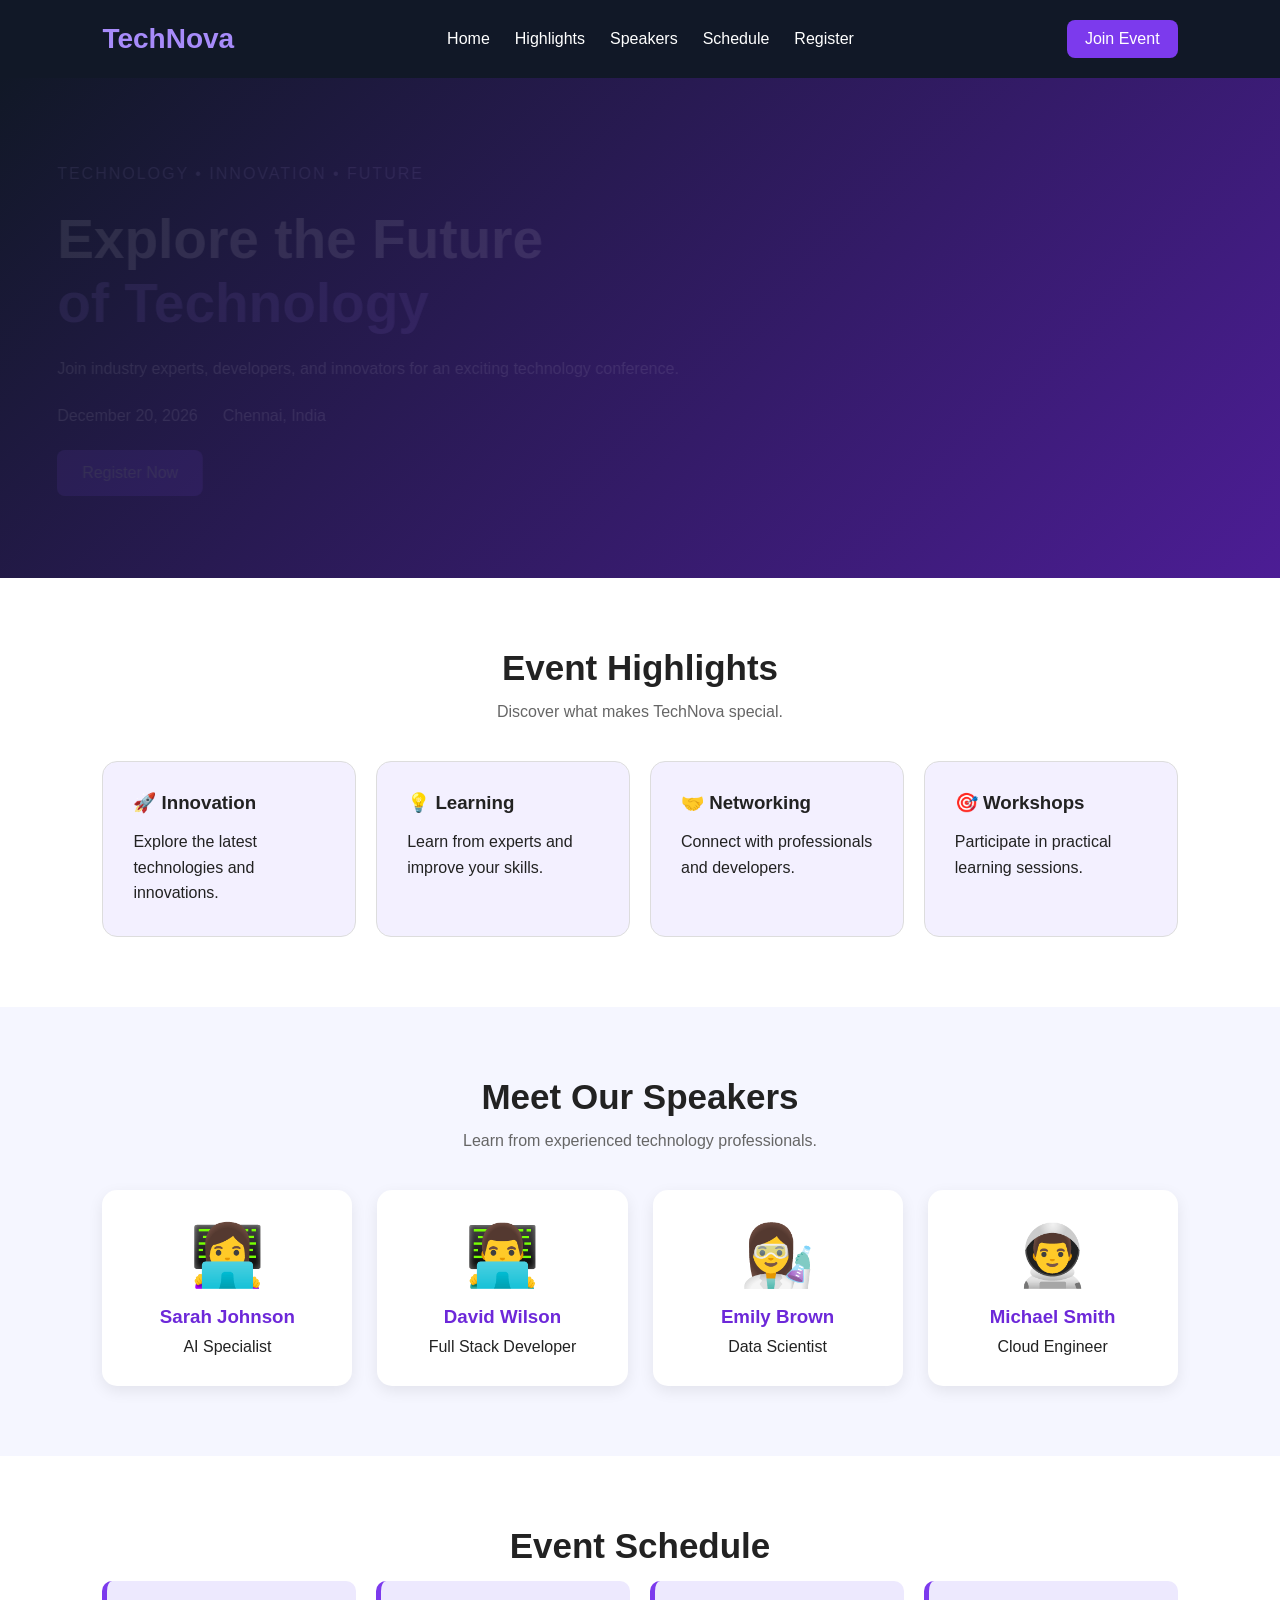
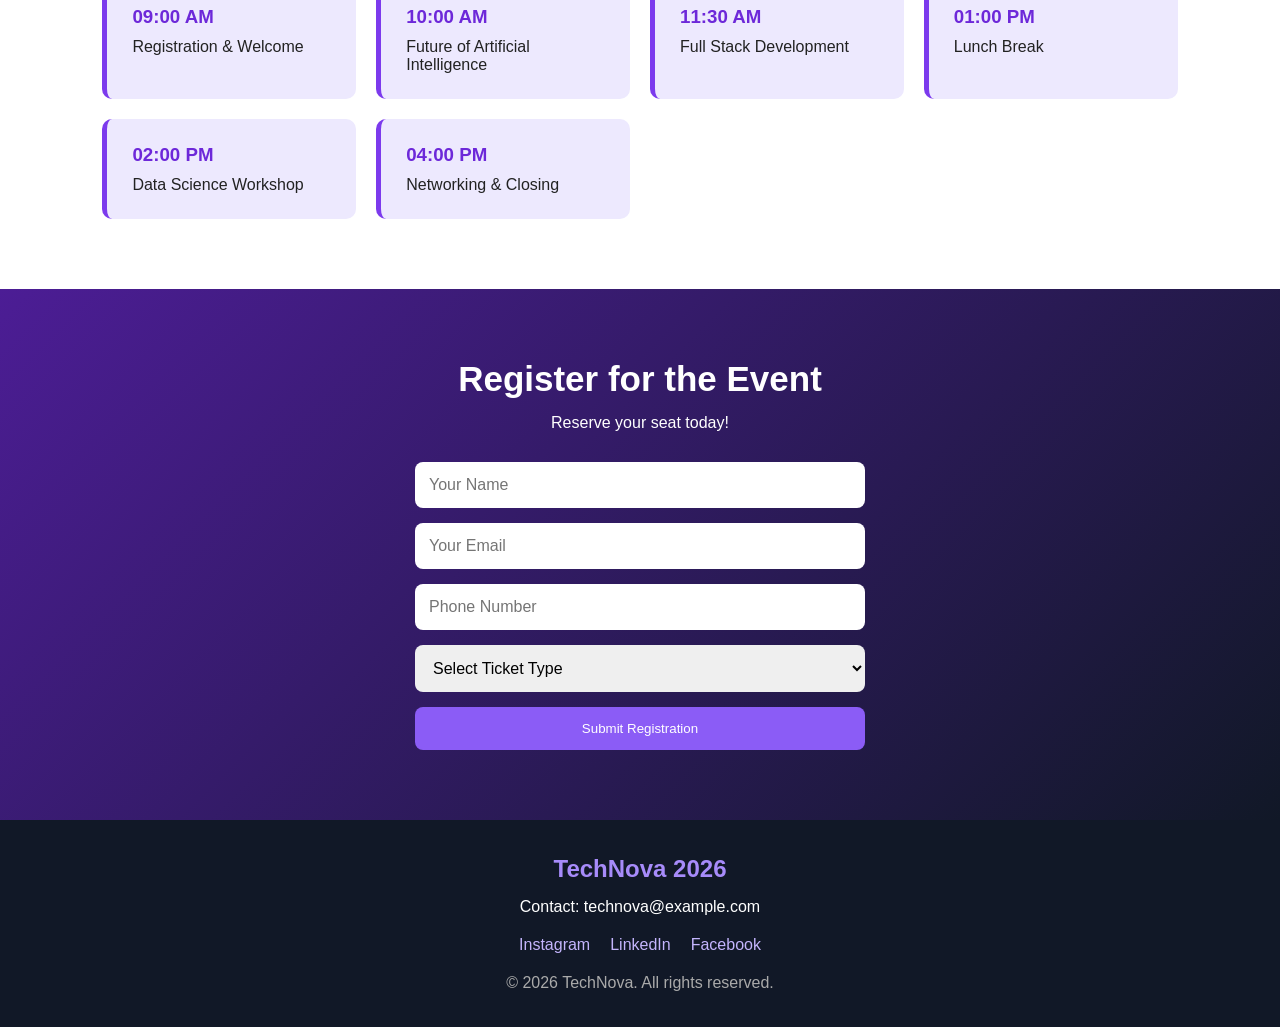
==== index.html @ 4beb73b5 "Add initial index.html for website structure" ====
<!DOCTYPE html>
<html>
<head>
    <title>My Website</title>
    <meta http-equiv="refresh" content="0; url=wk3/wk3.html">
</head>
<body>
    <h1>Welcome to My Website</h1>
    <a href="wk3/wk3.html">Open WK3 Project</a>
</body>
</html>
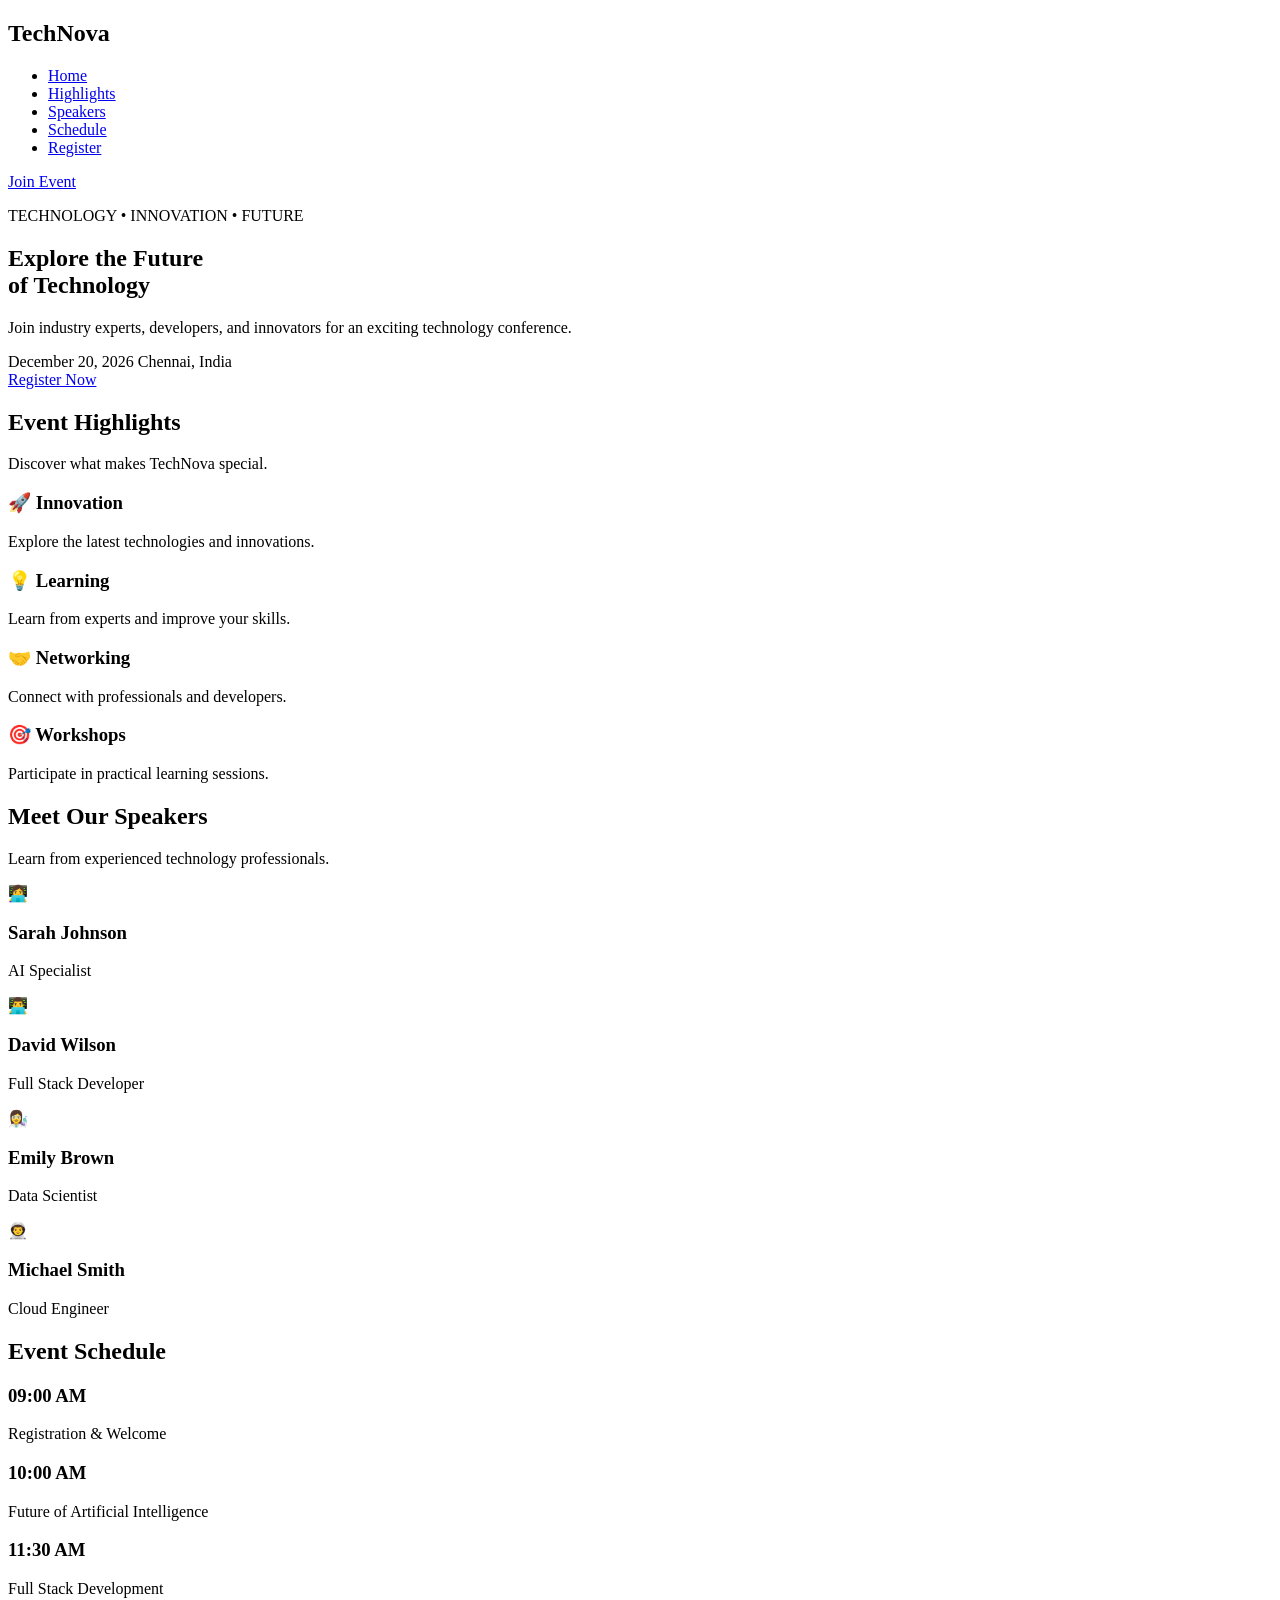
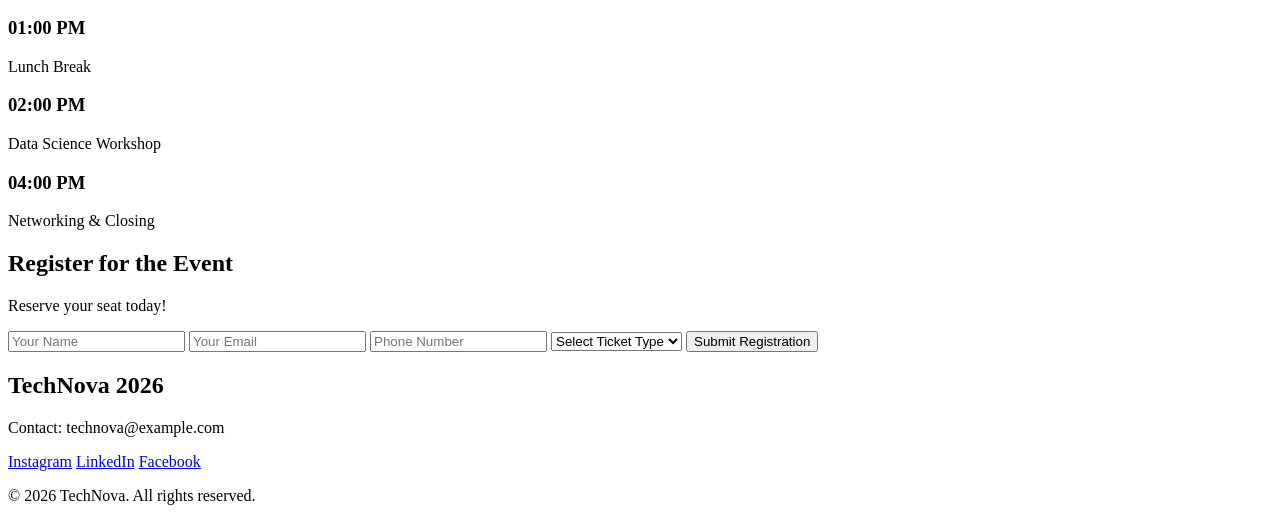
==== commit 12ee7f8a: "Rename wk3/wk3.html to index.html" ====
--- a/index.html
+++ b/index.html
@@ -1,11 +1,199 @@
-<!DOCTYPE html>
-<html>
-<head>
-    <title>My Website</title>
-    <meta http-equiv="refresh" content="0; url=wk3/wk3.html">
-</head>
-<body>
-    <h1>Welcome to My Website</h1>
-    <a href="wk3/wk3.html">Open WK3 Project</a>
-</body>
-</html>
+<!DOCTYPE html>
+<html lang="en">
+<head>
+    <meta charset="UTF-8">
+    <meta name="viewport" content="width=device-width, initial-scale=1.0">
+    <title>TechNova 2026</title>
+    <link rel="stylesheet" href="style.css">
+</head>
+<body>
+
+    <header>
+        <nav class="navbar">
+            <h2 class="logo">TechNova</h2>
+
+            <ul class="nav-links">
+                <li><a href="#home">Home</a></li>
+                <li><a href="#highlights">Highlights</a></li>
+                <li><a href="#speakers">Speakers</a></li>
+                <li><a href="#schedule">Schedule</a></li>
+                <li><a href="#register">Register</a></li>
+            </ul>
+
+            <a href="#register" class="nav-btn">Join Event</a>
+        </nav>
+    </header>
+
+    <section class="hero" id="home">
+        <div class="hero-content">
+            <p class="tag">TECHNOLOGY • INNOVATION • FUTURE</p>
+
+            <h1>Explore the Future<br>
+                <span>of Technology</span>
+            </h1>
+
+            <p>
+                Join industry experts, developers, and innovators
+                for an exciting technology conference.
+            </p>
+
+            <div class="event-info">
+                <span> December 20, 2026</span>
+                <span> Chennai, India</span>
+            </div>
+
+            <a href="#register" class="main-btn">Register Now</a>
+        </div>
+    </section>
+
+    <!-- Highlights Section -->
+    <section class="highlights" id="highlights">
+        <h2>Event Highlights</h2>
+        <p class="section-description">
+            Discover what makes TechNova special.
+        </p>
+
+        <div class="highlight-container">
+
+            <div class="highlight-card">
+                <h3>🚀 Innovation</h3>
+                <p>Explore the latest technologies and innovations.</p>
+            </div>
+
+            <div class="highlight-card">
+                <h3>💡 Learning</h3>
+                <p>Learn from experts and improve your skills.</p>
+            </div>
+
+            <div class="highlight-card">
+                <h3>🤝 Networking</h3>
+                <p>Connect with professionals and developers.</p>
+            </div>
+
+            <div class="highlight-card">
+                <h3>🎯 Workshops</h3>
+                <p>Participate in practical learning sessions.</p>
+            </div>
+
+        </div>
+    </section>
+
+    <!-- Speakers Section -->
+    <section class="speakers" id="speakers">
+        <h2>Meet Our Speakers</h2>
+        <p class="section-description">
+            Learn from experienced technology professionals.
+        </p>
+
+        <div class="speaker-grid">
+
+            <div class="speaker-card">
+                <div class="speaker-icon">👩‍💻</div>
+                <h3>Sarah Johnson</h3>
+                <p>AI Specialist</p>
+            </div>
+
+            <div class="speaker-card">
+                <div class="speaker-icon">👨‍💻</div>
+                <h3>David Wilson</h3>
+                <p>Full Stack Developer</p>
+            </div>
+
+            <div class="speaker-card">
+                <div class="speaker-icon">👩‍🔬</div>
+                <h3>Emily Brown</h3>
+                <p>Data Scientist</p>
+            </div>
+
+            <div class="speaker-card">
+                <div class="speaker-icon">👨‍🚀</div>
+                <h3>Michael Smith</h3>
+                <p>Cloud Engineer</p>
+            </div>
+
+        </div>
+    </section>
+
+    <!-- Schedule Section -->
+    <section class="schedule" id="schedule">
+        <h2>Event Schedule</h2>
+
+        <div class="schedule-grid">
+
+            <div class="schedule-card">
+                <h3>09:00 AM</h3>
+                <p>Registration & Welcome</p>
+            </div>
+
+            <div class="schedule-card">
+                <h3>10:00 AM</h3>
+                <p>Future of Artificial Intelligence</p>
+            </div>
+
+            <div class="schedule-card">
+                <h3>11:30 AM</h3>
+                <p>Full Stack Development</p>
+            </div>
+
+            <div class="schedule-card">
+                <h3>01:00 PM</h3>
+                <p>Lunch Break</p>
+            </div>
+
+            <div class="schedule-card">
+                <h3>02:00 PM</h3>
+                <p>Data Science Workshop</p>
+            </div>
+
+            <div class="schedule-card">
+                <h3>04:00 PM</h3>
+                <p>Networking & Closing</p>
+            </div>
+
+        </div>
+    </section>
+
+    <!-- Registration Section -->
+    <section class="registration" id="register">
+        <h2>Register for the Event</h2>
+        <p>Reserve your seat today!</p>
+
+        <form class="registration-form">
+
+            <input type="text" placeholder="Your Name" required>
+
+            <input type="email" placeholder="Your Email" required>
+
+            <input type="tel" placeholder="Phone Number" required>
+
+            <select required>
+                <option value="">Select Ticket Type</option>
+                <option>Standard Ticket</option>
+                <option>VIP Ticket</option>
+                <option>Student Ticket</option>
+            </select>
+
+            <button type="submit">Submit Registration</button>
+
+        </form>
+    </section>
+
+    <!-- Footer -->
+    <footer>
+        <h2>TechNova 2026</h2>
+
+        <p>Contact: technova@example.com</p>
+
+        <div class="social-links">
+            <a href="#">Instagram</a>
+            <a href="#">LinkedIn</a>
+            <a href="#">Facebook</a>
+        </div>
+
+        <p class="copyright">
+            © 2026 TechNova. All rights reserved.
+        </p>
+    </footer>
+
+</body>
+</html>
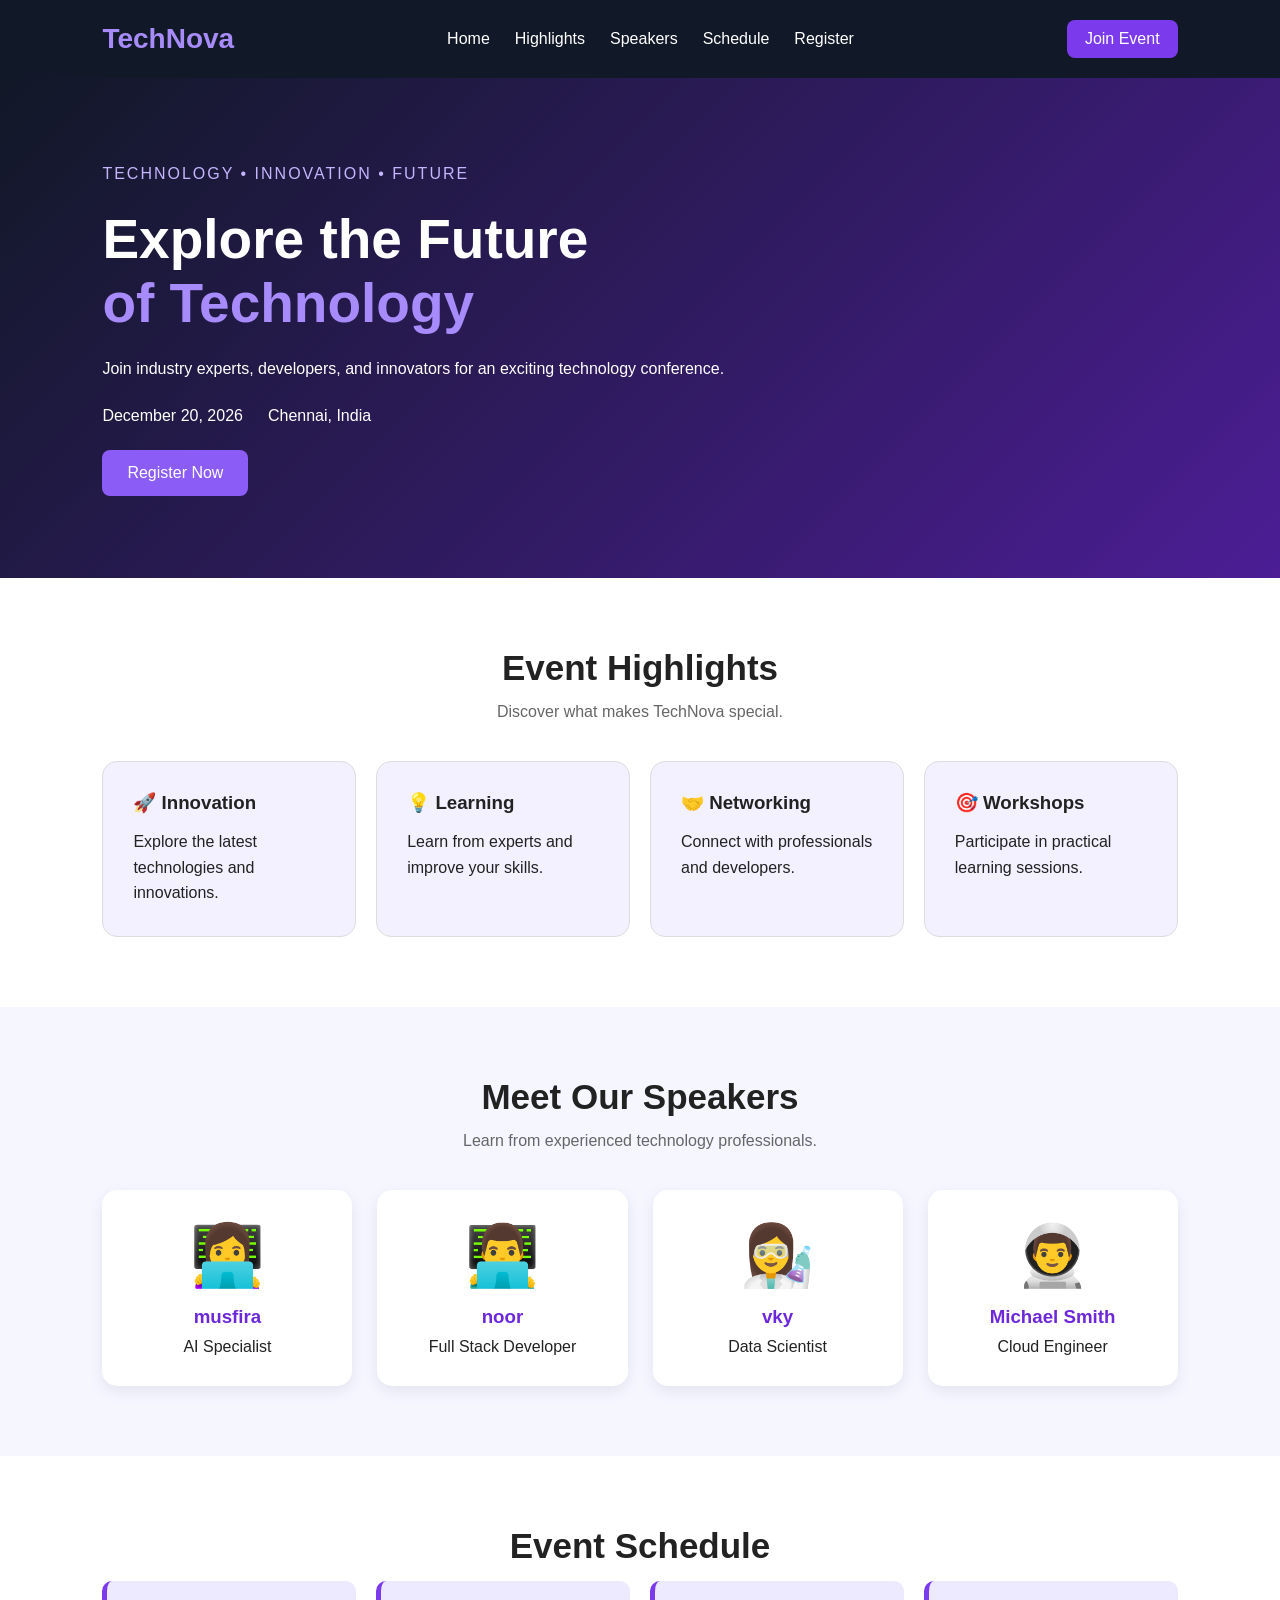
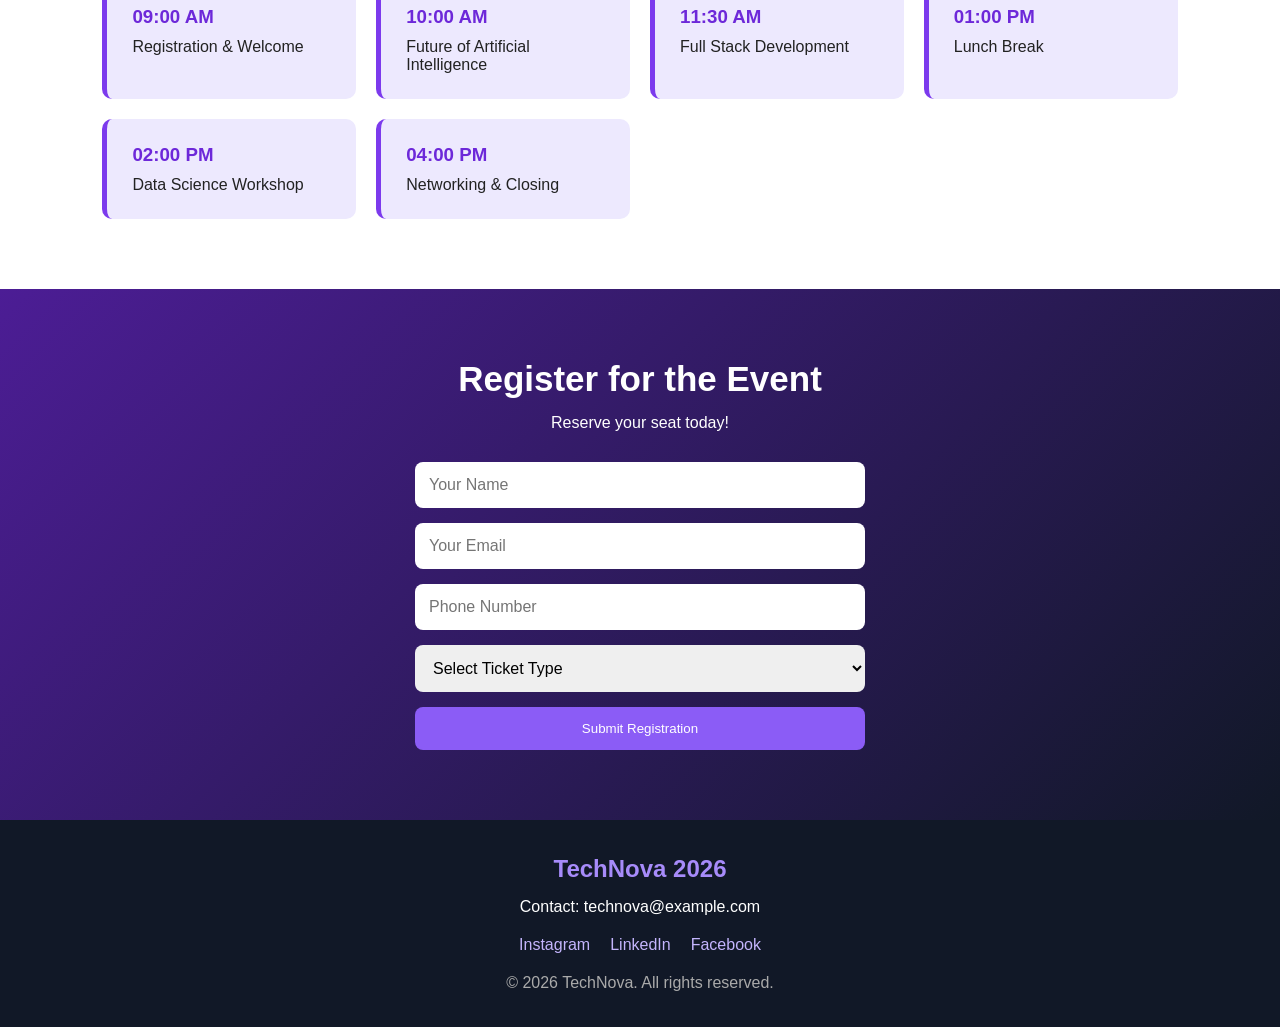
==== commit f4a810ad: "Update index.html" ====
--- a/index.html
+++ b/index.html
@@ -89,19 +89,19 @@
 
             <div class="speaker-card">
                 <div class="speaker-icon">👩‍💻</div>
-                <h3>Sarah Johnson</h3>
+                <h3>musfira </h3>
                 <p>AI Specialist</p>
             </div>
 
             <div class="speaker-card">
                 <div class="speaker-icon">👨‍💻</div>
-                <h3>David Wilson</h3>
+                <h3>noor</h3>
                 <p>Full Stack Developer</p>
             </div>
 
             <div class="speaker-card">
                 <div class="speaker-icon">👩‍🔬</div>
-                <h3>Emily Brown</h3>
+                <h3>vky</h3>
                 <p>Data Scientist</p>
             </div>
 
--- a/style.css
+++ b/style.css
@@ -0,0 +1,362 @@
+/* Basic Reset */
+* {
+    margin: 0;
+    padding: 0;
+    box-sizing: border-box;
+}
+
+html {
+    scroll-behavior: smooth;
+}
+
+body {
+    font-family: Arial, sans-serif;
+    background-color: #f5f6ff;
+    color: #222;
+}
+
+/* Header */
+
+header {
+    background-color: #111827;
+    padding: 20px 8%;
+}
+
+.navbar {
+    display: flex;
+    justify-content: space-between;
+    align-items: center;
+}
+
+.logo {
+    color: #a78bfa;
+    font-size: 28px;
+}
+
+.nav-links {
+    display: flex;
+    gap: 25px;
+    list-style: none;
+}
+
+.nav-links a {
+    text-decoration: none;
+    color: white;
+    transition: color 0.3s;
+}
+
+.nav-links a:hover {
+    color: #a78bfa;
+}
+
+.nav-btn {
+    text-decoration: none;
+    background-color: #7c3aed;
+    color: white;
+    padding: 10px 18px;
+    border-radius: 8px;
+}
+
+/* Hero Section */
+
+.hero {
+    min-height: 500px;
+    background: linear-gradient(135deg, #111827, #4c1d95);
+    color: white;
+    display: flex;
+    align-items: center;
+    padding: 60px 8%;
+}
+
+.hero-content {
+    max-width: 700px;
+    animation: slideIn 1s ease;
+}
+
+.tag {
+    color: #c4b5fd;
+    margin-bottom: 20px;
+    letter-spacing: 2px;
+}
+
+.hero h1 {
+    font-size: 55px;
+    margin-bottom: 20px;
+}
+
+.hero h1 span {
+    color: #a78bfa;
+}
+
+.hero-content > p {
+    line-height: 1.7;
+}
+
+.event-info {
+    display: flex;
+    gap: 25px;
+    margin: 25px 0;
+    flex-wrap: wrap;
+}
+
+.main-btn {
+    display: inline-block;
+    background-color: #8b5cf6;
+    color: white;
+    text-decoration: none;
+    padding: 14px 25px;
+    border-radius: 8px;
+    transition: 0.3s;
+}
+
+.main-btn:hover {
+    transform: scale(1.08);
+    background-color: #a78bfa;
+}
+
+/* Common Section Styles */
+
+section:not(.hero) {
+    padding: 70px 8%;
+}
+
+section h2 {
+    text-align: center;
+    font-size: 35px;
+    margin-bottom: 15px;
+}
+
+.section-description {
+    text-align: center;
+    margin-bottom: 40px;
+    color: #666;
+}
+
+/* Highlights */
+
+.highlights {
+    background-color: white;
+}
+
+.highlight-container {
+    display: flex;
+    justify-content: center;
+    gap: 20px;
+    flex-wrap: wrap;
+}
+
+.highlight-card {
+    flex: 1 1 220px;
+    background-color: #f3f0ff;
+    padding: 30px;
+    border-radius: 15px;
+    border: 1px solid #ddd;
+    transition: transform 0.3s;
+}
+
+.highlight-card h3 {
+    margin-bottom: 15px;
+}
+
+.highlight-card p {
+    line-height: 1.6;
+}
+
+.highlight-card:hover {
+    transform: translateY(-10px);
+}
+
+/* Speakers */
+
+.speakers {
+    background-color: #f5f6ff;
+}
+
+.speaker-grid {
+    display: grid;
+    grid-template-columns: repeat(auto-fit, minmax(220px, 1fr));
+    gap: 25px;
+}
+
+.speaker-card {
+    background-color: white;
+    text-align: center;
+    padding: 30px;
+    border-radius: 15px;
+    box-shadow: 0 5px 15px rgba(0, 0, 0, 0.08);
+    transition: 0.3s;
+}
+
+.speaker-card:hover {
+    transform: scale(1.05);
+}
+
+.speaker-icon {
+    font-size: 60px;
+    margin-bottom: 15px;
+}
+
+.speaker-card h3 {
+    margin-bottom: 10px;
+    color: #6d28d9;
+}
+
+/* Schedule */
+
+.schedule {
+    background-color: white;
+}
+
+.schedule-grid {
+    display: grid;
+    grid-template-columns: repeat(auto-fit, minmax(250px, 1fr));
+    gap: 20px;
+}
+
+.schedule-card {
+    padding: 25px;
+    background-color: #ede9fe;
+    border-left: 5px solid #7c3aed;
+    border-radius: 10px;
+    transition: 0.3s;
+}
+
+.schedule-card h3 {
+    color: #6d28d9;
+    margin-bottom: 10px;
+}
+
+.schedule-card:hover {
+    transform: translateX(8px);
+}
+
+/* Registration */
+
+.registration {
+    background: linear-gradient(135deg, #4c1d95, #111827);
+    color: white;
+    text-align: center;
+}
+
+.registration-form {
+    max-width: 450px;
+    margin: 30px auto 0;
+    display: flex;
+    flex-direction: column;
+    gap: 15px;
+}
+
+.registration-form input,
+.registration-form select {
+    padding: 14px;
+    border: none;
+    border-radius: 8px;
+    font-size: 16px;
+}
+
+.registration-form button {
+    padding: 14px;
+    background-color: #8b5cf6;
+    color: white;
+    border: none;
+    border-radius: 8px;
+    cursor: pointer;
+    transition: 0.3s;
+}
+
+.registration-form button:hover {
+    background-color: #a78bfa;
+    transform: scale(1.03);
+}
+
+/* Footer */
+
+footer {
+    background-color: #111827;
+    color: white;
+    text-align: center;
+    padding: 35px 20px;
+}
+
+footer h2 {
+    color: #a78bfa;
+    margin-bottom: 15px;
+}
+
+.social-links {
+    display: flex;
+    justify-content: center;
+    gap: 20px;
+    margin: 20px;
+}
+
+.social-links a {
+    color: #c4b5fd;
+    text-decoration: none;
+}
+
+.social-links a:hover {
+    color: white;
+}
+
+.copyright {
+    margin-top: 20px;
+    color: #aaa;
+}
+
+/* Animation */
+
+@keyframes slideIn {
+    from {
+        opacity: 0;
+        transform: translateX(-50px);
+    }
+
+    to {
+        opacity: 1;
+        transform: translateX(0);
+    }
+}
+
+/* Responsive Design */
+
+@media (max-width: 768px) {
+
+    .navbar {
+        flex-direction: column;
+        gap: 20px;
+    }
+
+    .nav-links {
+        flex-wrap: wrap;
+        justify-content: center;
+    }
+
+    .hero h1 {
+        font-size: 38px;
+    }
+
+    .event-info {
+        flex-direction: column;
+        gap: 10px;
+    }
+
+    section:not(.hero) {
+        padding: 50px 5%;
+    }
+}
+
+@media (max-width: 480px) {
+
+    .hero h1 {
+        font-size: 30px;
+    }
+
+    .nav-links {
+        gap: 15px;
+    }
+
+    section h2 {
+        font-size: 28px;
+    }
+}
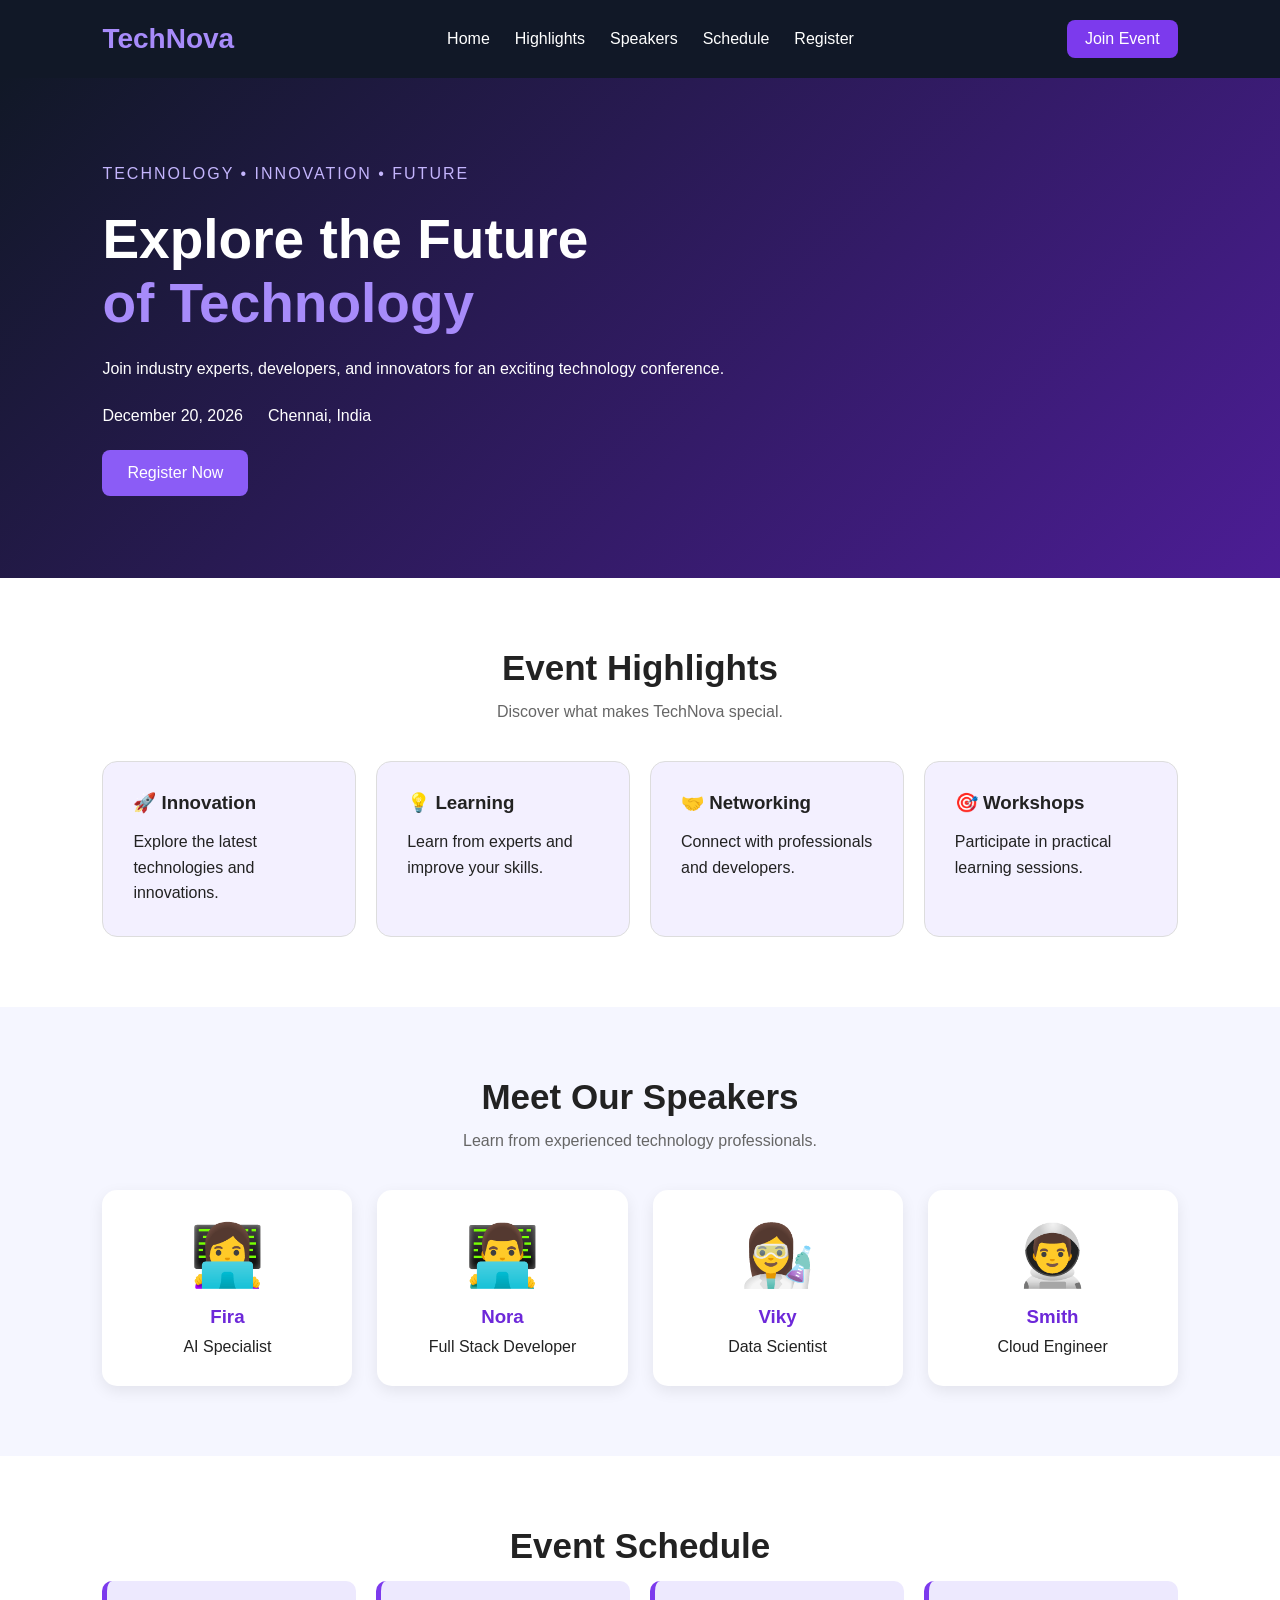
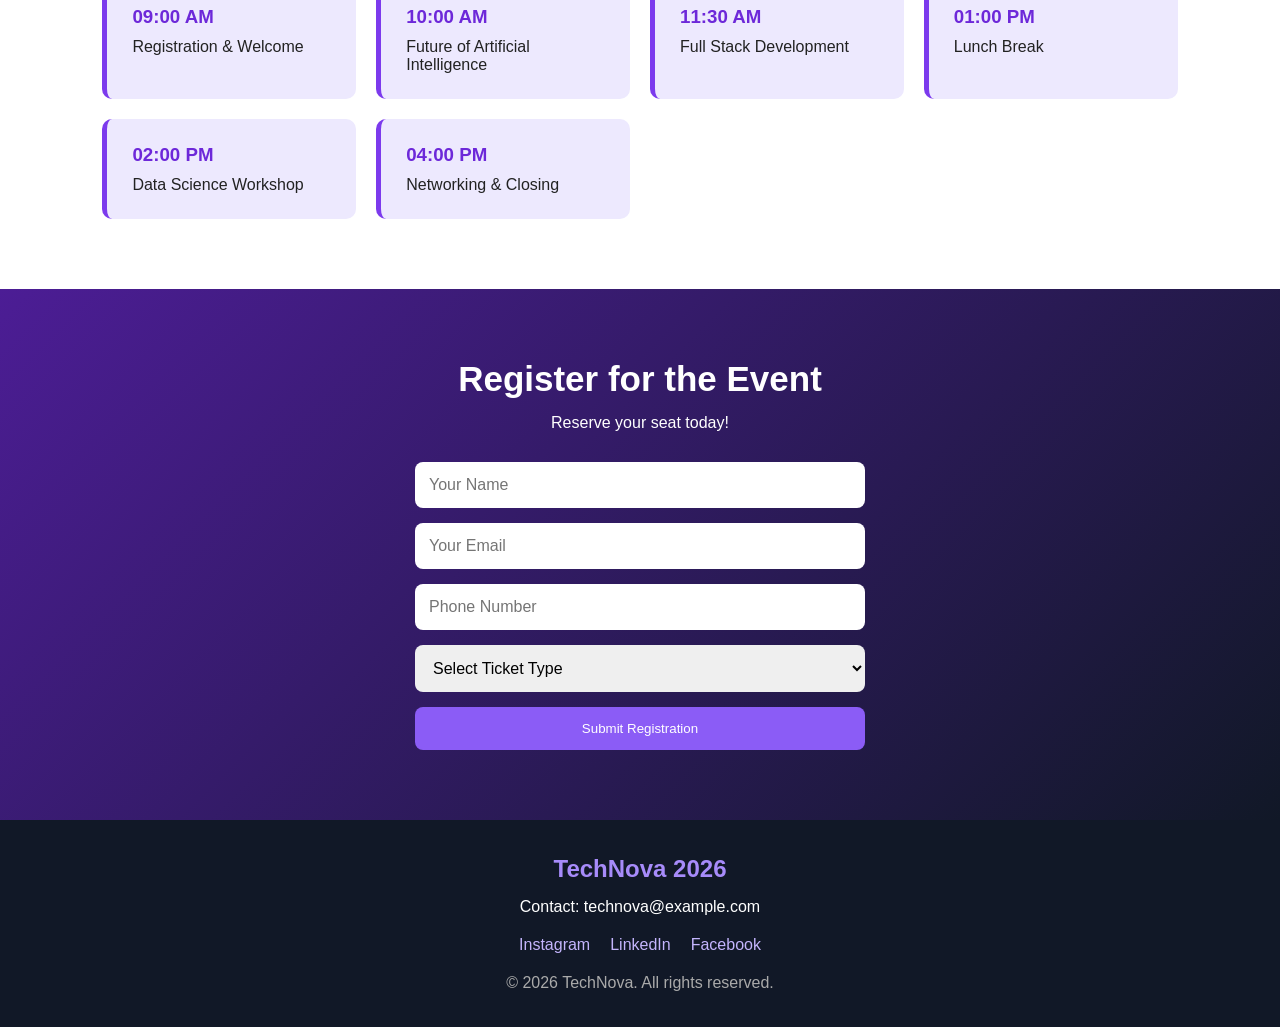
==== commit 69ce214b: "Fix speaker names and formatting in index.html Updated speaker names and corrected minor formatting " ====
--- a/index.html
+++ b/index.html
@@ -89,25 +89,25 @@
 
             <div class="speaker-card">
                 <div class="speaker-icon">👩‍💻</div>
-                <h3>musfira </h3>
+                <h3>Fira </h3>
                 <p>AI Specialist</p>
             </div>
 
             <div class="speaker-card">
                 <div class="speaker-icon">👨‍💻</div>
-                <h3>noor</h3>
+                <h3>Nora</h3>
                 <p>Full Stack Developer</p>
             </div>
 
             <div class="speaker-card">
                 <div class="speaker-icon">👩‍🔬</div>
-                <h3>vky</h3>
+                <h3>Viky</h3>
                 <p>Data Scientist</p>
             </div>
 
             <div class="speaker-card">
                 <div class="speaker-icon">👨‍🚀</div>
-                <h3>Michael Smith</h3>
+                <h3>Smith</h3>
                 <p>Cloud Engineer</p>
             </div>
 
